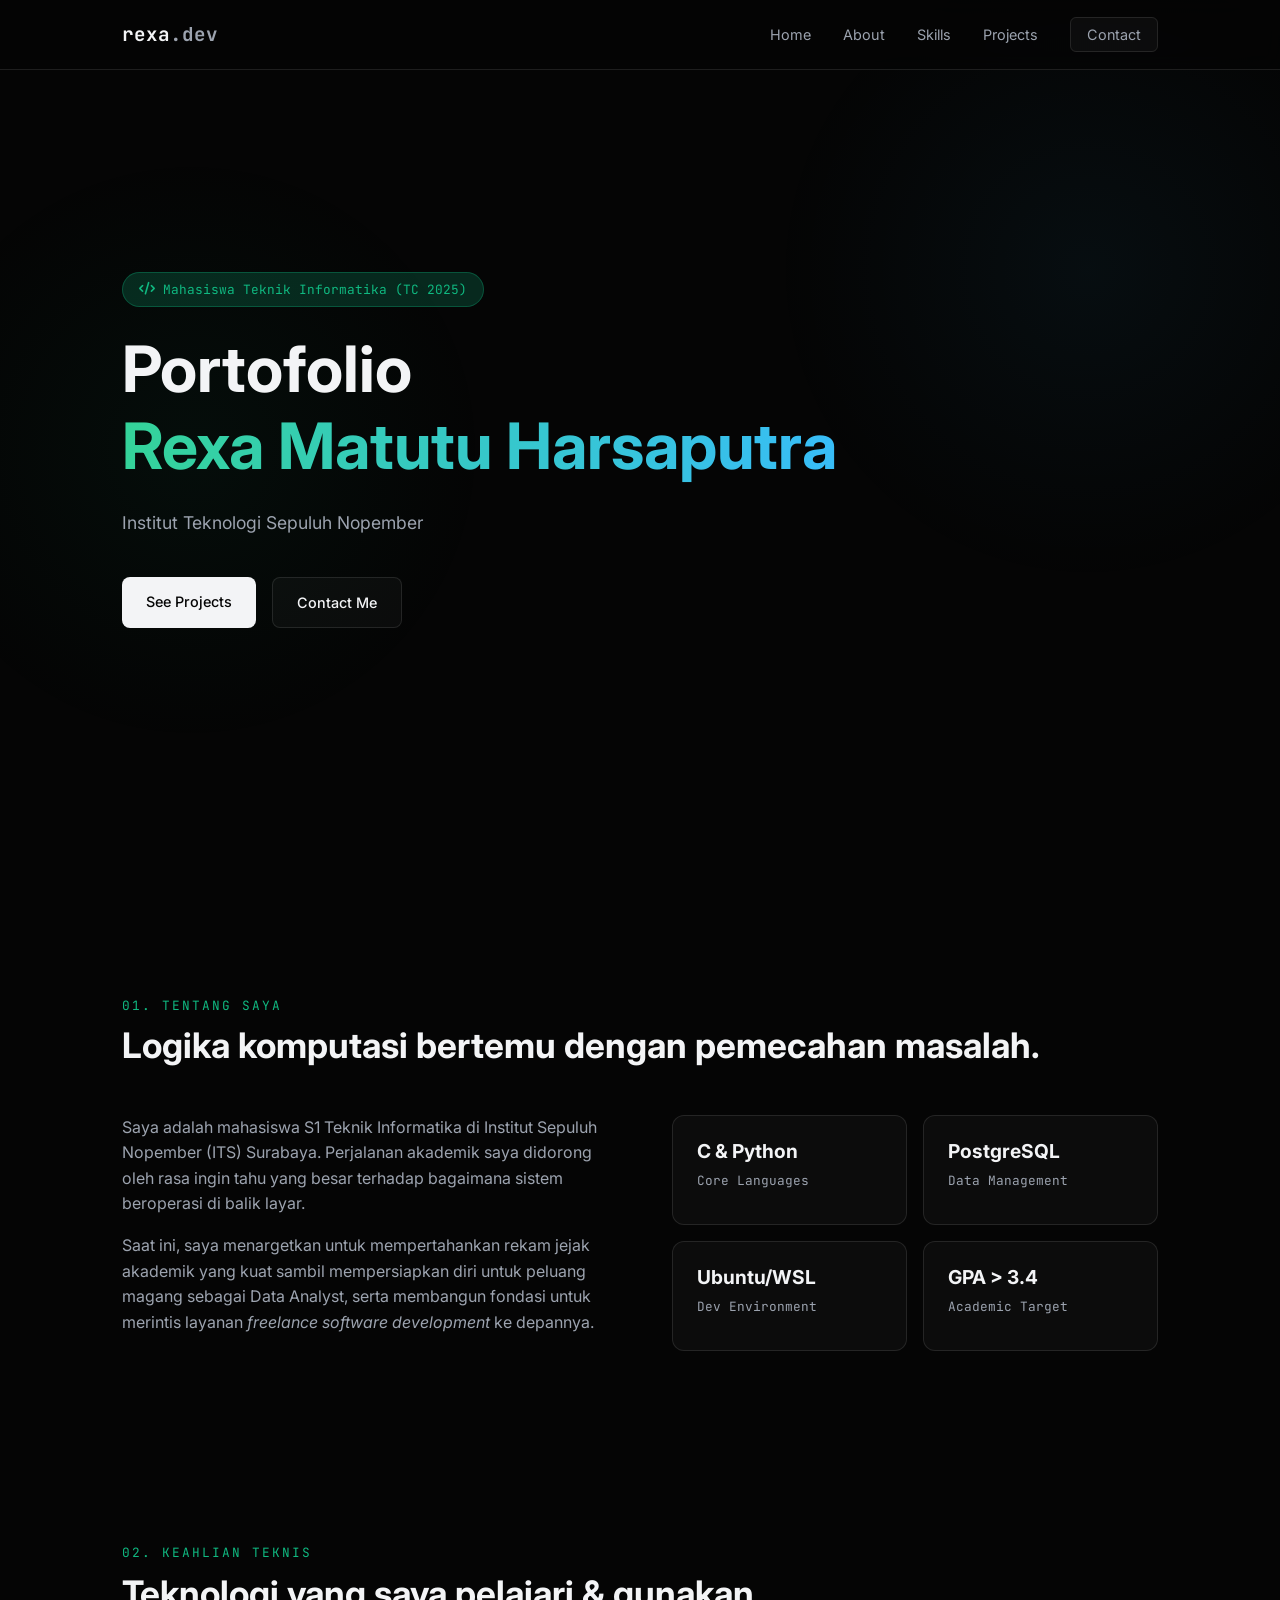
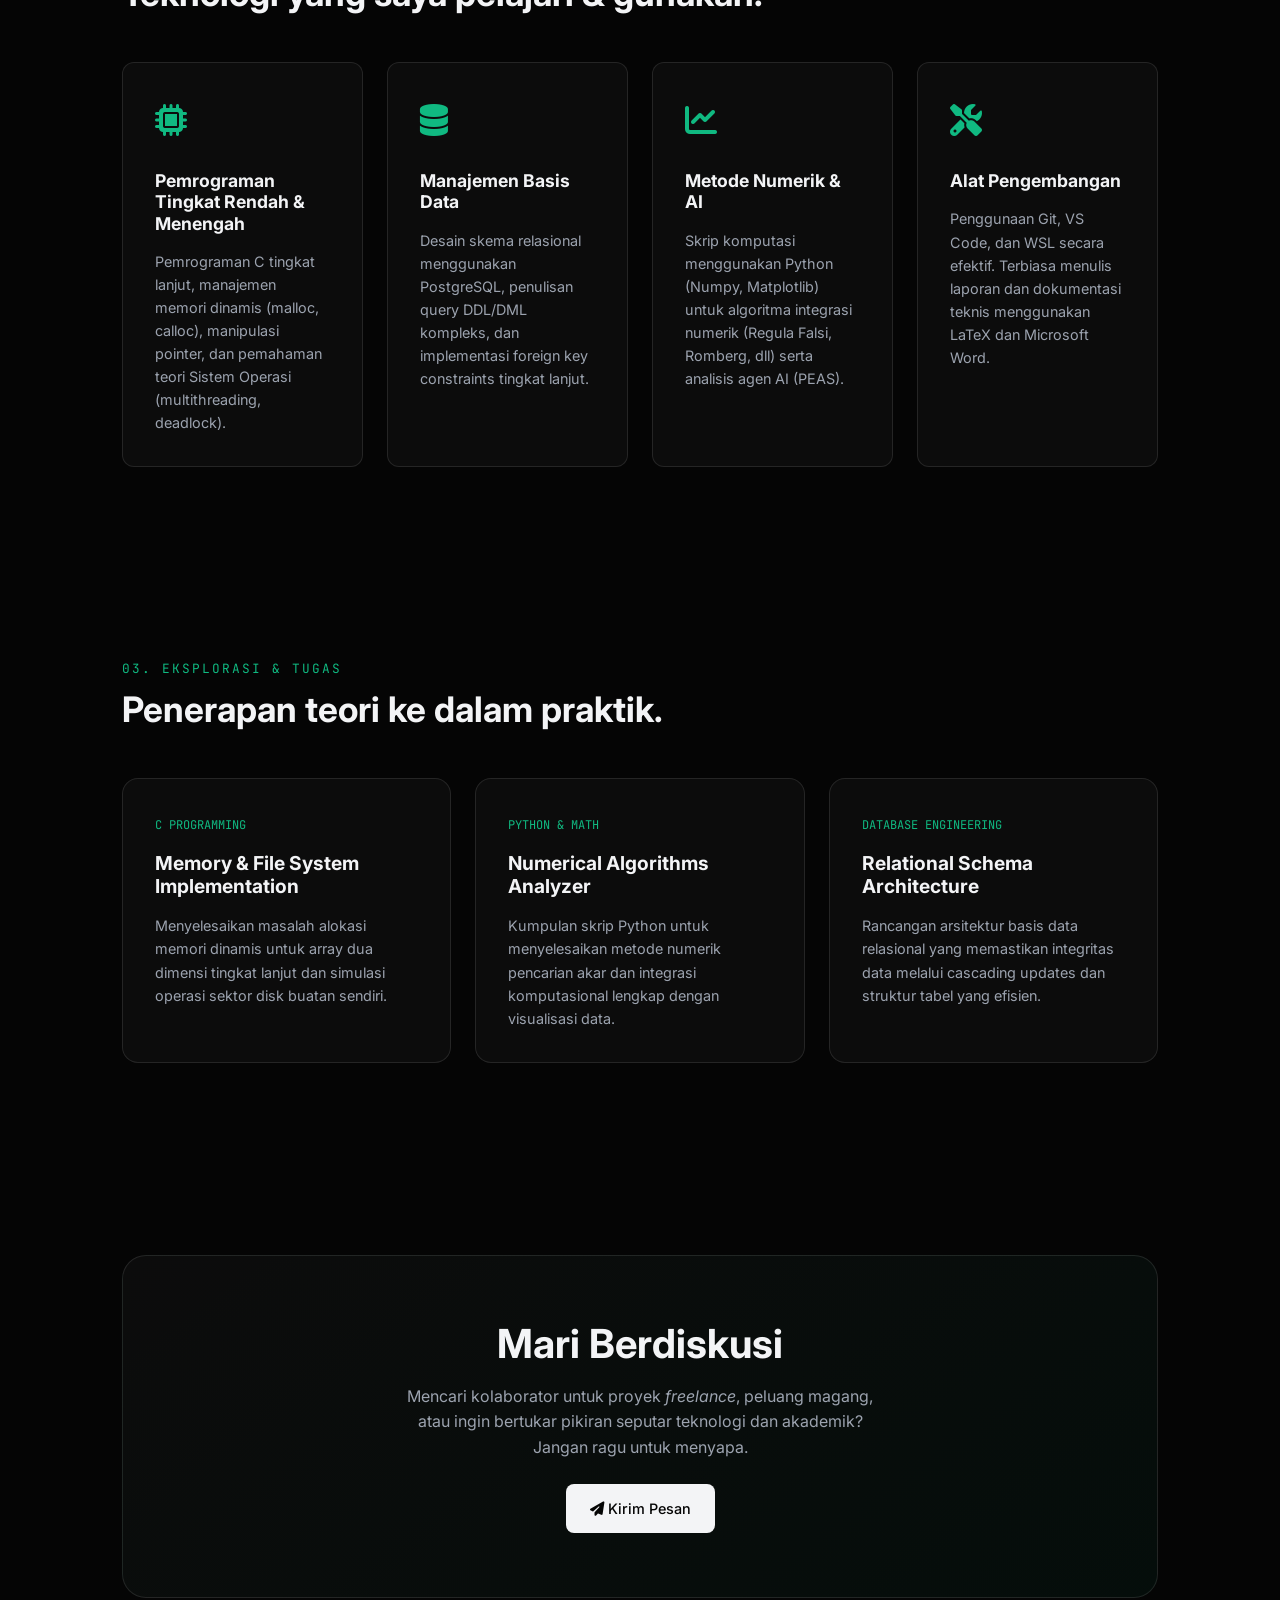
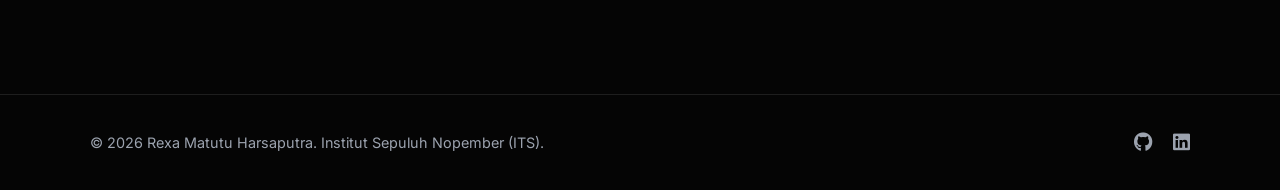
==== app/index.html @ fa7fc465 "Create index.html" ====
<!DOCTYPE html>
<html lang="id">
<head>
    <meta charset="UTF-8">
    <meta name="viewport" content="width=device-width, initial-scale=1.0">
    <title>Rexa Matutu Harsaputra | Portofolio</title>
    <link rel="stylesheet" href="style.css">
    <link href="https://fonts.googleapis.com/css2?family=Inter:wght@300;400;500;700&family=JetBrains+Mono&display=swap" rel="stylesheet">
    <link rel="stylesheet" href="https://cdnjs.cloudflare.com/ajax/libs/font-awesome/6.4.0/css/all.min.css">
</head>
<body>
    <!-- Latar Belakang Animasi -->
    <div class="bg-glow"></div>

    <nav class="navbar">
        <div class="nav-content">
            <a href="#" class="logo">rexa<span>.dev</span></a>
            <ul class="nav-links">
                <li><a href="#beranda">Home</a></li>
                <li><a href="#tentang">About</a></li>
                <li><a href="#keahlian">Skills</a></li>
                <li><a href="#proyek">Projects</a></li>
                <li><a href="#kontak" class="btn-nav">Contact</a></li>
            </ul>
            <button class="mobile-menu-btn"><i class="fas fa-bars"></i></button>
        </div>
    </nav>

    <main>
        <section id="beranda" class="hero hidden-on-scroll">
            <div class="hero-badge">
                <i class="fas fa-code"></i> Mahasiswa Teknik Informatika (TC 2025)
            </div>
            <h1 class="hero-title">
                Portofolio <br>
                <span class="gradient-text">Rexa Matutu Harsaputra</span>
            </h1>
            <p class="hero-subtitle">
                Institut Teknologi Sepuluh Nopember
            </p>
            <div class="hero-cta">
                <a href="#proyek" class="btn-primary">See Projects</a>
                <a href="#kontak" class="btn-secondary">Contact Me</a>
            </div>
        </section>

        <section id="tentang" class="about hidden-on-scroll">
            <div class="section-header">
                <span class="section-mono">01. TENTANG SAYA</span>
                <h2>Logika komputasi bertemu dengan pemecahan masalah.</h2>
            </div>
            <div class="about-content grid-2">
                <div class="about-text">
                    <p>Saya adalah mahasiswa S1 Teknik Informatika di Institut Sepuluh Nopember (ITS) Surabaya. Perjalanan akademik saya didorong oleh rasa ingin tahu yang besar terhadap bagaimana sistem beroperasi di balik layar.</p>
                    <p>Saat ini, saya menargetkan untuk mempertahankan rekam jejak akademik yang kuat sambil mempersiapkan diri untuk peluang magang sebagai Data Analyst, serta membangun fondasi untuk merintis layanan <i>freelance software development</i> ke depannya.</p>
                </div>
                <div class="about-stats">
                    <div class="stat-card">
                        <h3>C & Python</h3>
                        <p>Core Languages</p>
                    </div>
                    <div class="stat-card">
                        <h3>PostgreSQL</h3>
                        <p>Data Management</p>
                    </div>
                    <div class="stat-card">
                        <h3>Ubuntu/WSL</h3>
                        <p>Dev Environment</p>
                    </div>
                    <div class="stat-card">
                        <h3>GPA > 3.4</h3>
                        <p>Academic Target</p>
                    </div>
                </div>
            </div>
        </section>

        <section id="keahlian" class="skills hidden-on-scroll">
            <div class="section-header">
                <span class="section-mono">02. KEAHLIAN TEKNIS</span>
                <h2>Teknologi yang saya pelajari & gunakan.</h2>
            </div>
            <div class="skills-grid">
                <div class="skill-card">
                    <div class="skill-icon"><i class="fas fa-microchip"></i></div>
                    <h3>Pemrograman Tingkat Rendah & Menengah</h3>
                    <p>Pemrograman C tingkat lanjut, manajemen memori dinamis (malloc, calloc), manipulasi pointer, dan pemahaman teori Sistem Operasi (multithreading, deadlock).</p>
                </div>
                <div class="skill-card">
                    <div class="skill-icon"><i class="fas fa-database"></i></div>
                    <h3>Manajemen Basis Data</h3>
                    <p>Desain skema relasional menggunakan PostgreSQL, penulisan query DDL/DML kompleks, dan implementasi foreign key constraints tingkat lanjut.</p>
                </div>
                <div class="skill-card">
                    <div class="skill-icon"><i class="fas fa-chart-line"></i></div>
                    <h3>Metode Numerik & AI</h3>
                    <p>Skrip komputasi menggunakan Python (Numpy, Matplotlib) untuk algoritma integrasi numerik (Regula Falsi, Romberg, dll) serta analisis agen AI (PEAS).</p>
                </div>
                <div class="skill-card">
                    <div class="skill-icon"><i class="fas fa-tools"></i></div>
                    <h3>Alat Pengembangan</h3>
                    <p>Penggunaan Git, VS Code, dan WSL secara efektif. Terbiasa menulis laporan dan dokumentasi teknis menggunakan LaTeX dan Microsoft Word.</p>
                </div>
            </div>
        </section>

        <section id="proyek" class="projects hidden-on-scroll">
            <div class="section-header">
                <span class="section-mono">03. EKSPLORASI & TUGAS</span>
                <h2>Penerapan teori ke dalam praktik.</h2>
            </div>
            <div class="projects-grid">
                <div class="project-card">
                    <div class="project-content">
                        <span class="project-tag">C Programming</span>
                        <h3>Memory & File System Implementation</h3>
                        <p>Menyelesaikan masalah alokasi memori dinamis untuk array dua dimensi tingkat lanjut dan simulasi operasi sektor disk buatan sendiri.</p>
                    </div>
                </div>
                <div class="project-card">
                    <div class="project-content">
                        <span class="project-tag">Python & Math</span>
                        <h3>Numerical Algorithms Analyzer</h3>
                        <p>Kumpulan skrip Python untuk menyelesaikan metode numerik pencarian akar dan integrasi komputasional lengkap dengan visualisasi data.</p>
                    </div>
                </div>
                <div class="project-card">
                    <div class="project-content">
                        <span class="project-tag">Database Engineering</span>
                        <h3>Relational Schema Architecture</h3>
                        <p>Rancangan arsitektur basis data relasional yang memastikan integritas data melalui cascading updates dan struktur tabel yang efisien.</p>
                    </div>
                </div>
            </div>
        </section>

        <section id="kontak" class="contact hidden-on-scroll">
            <div class="contact-box">
                <h2>Mari Berdiskusi</h2>
                <p>Mencari kolaborator untuk proyek <i>freelance</i>, peluang magang, atau ingin bertukar pikiran seputar teknologi dan akademik? Jangan ragu untuk menyapa.</p>
                <a href="mailto:emailanda@contoh.com" class="btn-primary" style="margin-top: 1.5rem; display: inline-block;">
                    <i class="fas fa-paper-plane"></i> Kirim Pesan
                </a>
            </div>
        </section>
    </main>

    <footer>
        <div class="footer-content">
            <p>&copy; 2026 Rexa Matutu Harsaputra. Institut Sepuluh Nopember (ITS).</p>
            <div class="social-links">
                <a href="#"><i class="fab fa-github"></i></a>
                <a href="#"><i class="fab fa-linkedin"></i></a>
            </div>
        </div>
    </footer>

    <script src="script.js"></script>
</body>
</html>
---- app/style.css ----
/* ================= VARIABLES & RESET ================= */
:root {
    --bg-color: #050505;
    --surface: rgba(255, 255, 255, 0.03);
    --surface-hover: rgba(255, 255, 255, 0.08);
    --border: rgba(255, 255, 255, 0.1);
    --text-main: #f3f4f6;
    --text-muted: #9ca3af;
    --accent: #10b981;
    --accent-glow: rgba(16, 185, 129, 0.2);
}

* {
    margin: 0;
    padding: 0;
    box-sizing: border-box;
}

html {
    scroll-behavior: smooth;
}

body {
    background-color: var(--bg-color);
    color: var(--text-main);
    font-family: 'Inter', sans-serif;
    line-height: 1.6;
    overflow-x: hidden;
}

/* ================= BACKGROUND EFFECT ================= */
.bg-glow {
    position: fixed;
    top: 0; left: 0; right: 0; bottom: 0;
    z-index: -1;
    background: 
        radial-gradient(circle at 15% 50%, rgba(16, 185, 129, 0.05), transparent 25%),
        radial-gradient(circle at 85% 30%, rgba(56, 189, 248, 0.05), transparent 25%);
    background-size: cover;
}

/* ================= TYPOGRAPHY ================= */
h1, h2, h3 { font-weight: 700; line-height: 1.2; }
.gradient-text {
    background: linear-gradient(to right, #34d399, #38bdf8);
    -webkit-background-clip: text;
    -webkit-text-fill-color: transparent;
}
.section-mono {
    font-family: 'JetBrains Mono', monospace;
    font-size: 0.8rem;
    color: var(--accent);
    letter-spacing: 2px;
    margin-bottom: 0.5rem;
    display: block;
}

/* ================= NAVIGATION ================= */
.navbar {
    position: fixed;
    top: 0; width: 100%;
    background: rgba(5, 5, 5, 0.7);
    backdrop-filter: blur(12px);
    border-bottom: 1px solid var(--border);
    z-index: 1000;
}

.nav-content {
    max-width: 1100px;
    margin: 0 auto;
    padding: 1.2rem 2rem;
    display: flex;
    justify-content: space-between;
    align-items: center;
}

.logo {
    font-size: 1.2rem;
    font-weight: 700;
    color: var(--text-main);
    text-decoration: none;
    font-family: 'JetBrains Mono', monospace;
}
.logo span { color: var(--text-muted); }

.nav-links {
    display: flex;
    gap: 2rem;
    list-style: none;
    align-items: center;
}

.nav-links a {
    color: var(--text-muted);
    text-decoration: none;
    font-size: 0.9rem;
    transition: color 0.3s;
}

.nav-links a:hover { color: var(--text-main); }
.btn-nav {
    background: var(--surface);
    padding: 0.5rem 1rem;
    border-radius: 6px;
    border: 1px solid var(--border);
}
.mobile-menu-btn {
    display: none;
    background: none; border: none;
    color: var(--text-main); font-size: 1.5rem;
    cursor: pointer;
}

/* ================= LAYOUT & SECTIONS ================= */
main { max-width: 1100px; margin: 0 auto; padding: 0 2rem; }
section { padding: 6rem 0; }
.section-header { margin-bottom: 3rem; }
.section-header h2 { font-size: 2.2rem; }

/* ================= HERO SECTION ================= */
.hero {
    height: 100vh;
    display: flex;
    flex-direction: column;
    justify-content: center;
    align-items: flex-start;
}

.hero-badge {
    display: inline-flex;
    align-items: center;
    gap: 0.5rem;
    background: var(--accent-glow);
    color: var(--accent);
    padding: 0.4rem 1rem;
    border-radius: 50px;
    font-size: 0.8rem;
    font-family: 'JetBrains Mono', monospace;
    border: 1px solid rgba(16, 185, 129, 0.3);
    margin-bottom: 1.5rem;
}

.hero-title { font-size: 4rem; margin-bottom: 1.5rem; }
.hero-subtitle {
    font-size: 1.1rem;
    color: var(--text-muted);
    max-width: 600px;
    margin-bottom: 2.5rem;
}

.hero-cta { display: flex; gap: 1rem; }
.btn-primary, .btn-secondary {
    padding: 0.8rem 1.5rem;
    border-radius: 8px;
    font-weight: 500;
    text-decoration: none;
    transition: all 0.3s;
    font-size: 0.9rem;
}
.btn-primary { background: var(--text-main); color: var(--bg-color); }
.btn-primary:hover { transform: translateY(-2px); box-shadow: 0 5px 15px rgba(255,255,255,0.2); }
.btn-secondary { background: var(--surface); color: var(--text-main); border: 1px solid var(--border); }
.btn-secondary:hover { background: var(--surface-hover); border-color: var(--text-main); }

/* ================= ABOUT & SKILLS ================= */
.grid-2 { display: grid; grid-template-columns: 1fr 1fr; gap: 4rem; }
.about-text p { color: var(--text-muted); margin-bottom: 1rem; font-size: 1rem; }

.about-stats { display: grid; grid-template-columns: 1fr 1fr; gap: 1rem; }
.stat-card {
    background: var(--surface);
    border: 1px solid var(--border);
    padding: 1.5rem;
    border-radius: 12px;
}
.stat-card h3 { font-size: 1.2rem; color: var(--text-main); }
.stat-card p { font-size: 0.8rem; color: var(--text-muted); font-family: 'JetBrains Mono', monospace; margin-top: 0.5rem; }

.skills-grid {
    display: grid;
    grid-template-columns: repeat(auto-fit, minmax(240px, 1fr));
    gap: 1.5rem;
}
.skill-card {
    background: var(--surface);
    border: 1px solid var(--border);
    padding: 2rem;
    border-radius: 12px;
    transition: all 0.3s ease;
}
.skill-card:hover { border-color: var(--accent); transform: translateY(-5px); background: rgba(255,255,255,0.05); }
.skill-icon {
    font-size: 2rem;
    color: var(--accent);
    margin-bottom: 1.5rem;
}
.skill-card h3 { font-size: 1.1rem; margin-bottom: 1rem; }
.skill-card p { font-size: 0.9rem; color: var(--text-muted); }

/* ================= PROJECTS ================= */
.projects-grid { display: grid; grid-template-columns: repeat(auto-fit, minmax(300px, 1fr)); gap: 1.5rem; }
.project-card {
    background: var(--surface);
    border: 1px solid var(--border);
    border-radius: 16px;
    overflow: hidden;
    transition: all 0.3s;
}
.project-card:hover { border-color: var(--text-main); }
.project-content { padding: 2rem; }
.project-tag {
    font-family: 'JetBrains Mono', monospace;
    font-size: 0.75rem;
    color: var(--accent);
    text-transform: uppercase;
}
.project-card h3 { margin: 1rem 0; font-size: 1.2rem; }
.project-card p { font-size: 0.9rem; color: var(--text-muted); }

/* ================= CONTACT & FOOTER ================= */
.contact-box {
    background: linear-gradient(145deg, var(--surface), rgba(16,185,129,0.05));
    border: 1px solid var(--border);
    padding: 4rem;
    border-radius: 24px;
    text-align: center;
}
.contact-box h2 { font-size: 2.5rem; margin-bottom: 1rem; }
.contact-box p { color: var(--text-muted); max-width: 500px; margin: 0 auto; }

footer {
    border-top: 1px solid var(--border);
    padding: 2rem;
    text-align: center;
}
.footer-content {
    max-width: 1100px;
    margin: 0 auto;
    display: flex;
    justify-content: space-between;
    align-items: center;
    color: var(--text-muted);
    font-size: 0.9rem;
}
.social-links a { color: var(--text-muted); font-size: 1.2rem; margin-left: 1rem; transition: color 0.3s; }
.social-links a:hover { color: var(--text-main); }

/* ================= ANIMASI SCROLL & RESPONSIVE ================= */
.hidden-on-scroll { opacity: 0; transform: translateY(30px); transition: opacity 0.8s ease, transform 0.8s ease; }
.show-on-scroll { opacity: 1; transform: translateY(0); }

@media (max-width: 768px) {
    .nav-links { display: none; }
    .mobile-menu-btn { display: block; }
    .hero-title { font-size: 2.8rem; }
    .grid-2 { grid-template-columns: 1fr; gap: 2rem; }
    .contact-box { padding: 2rem; }
    .footer-content { flex-direction: column; gap: 1rem; }
}
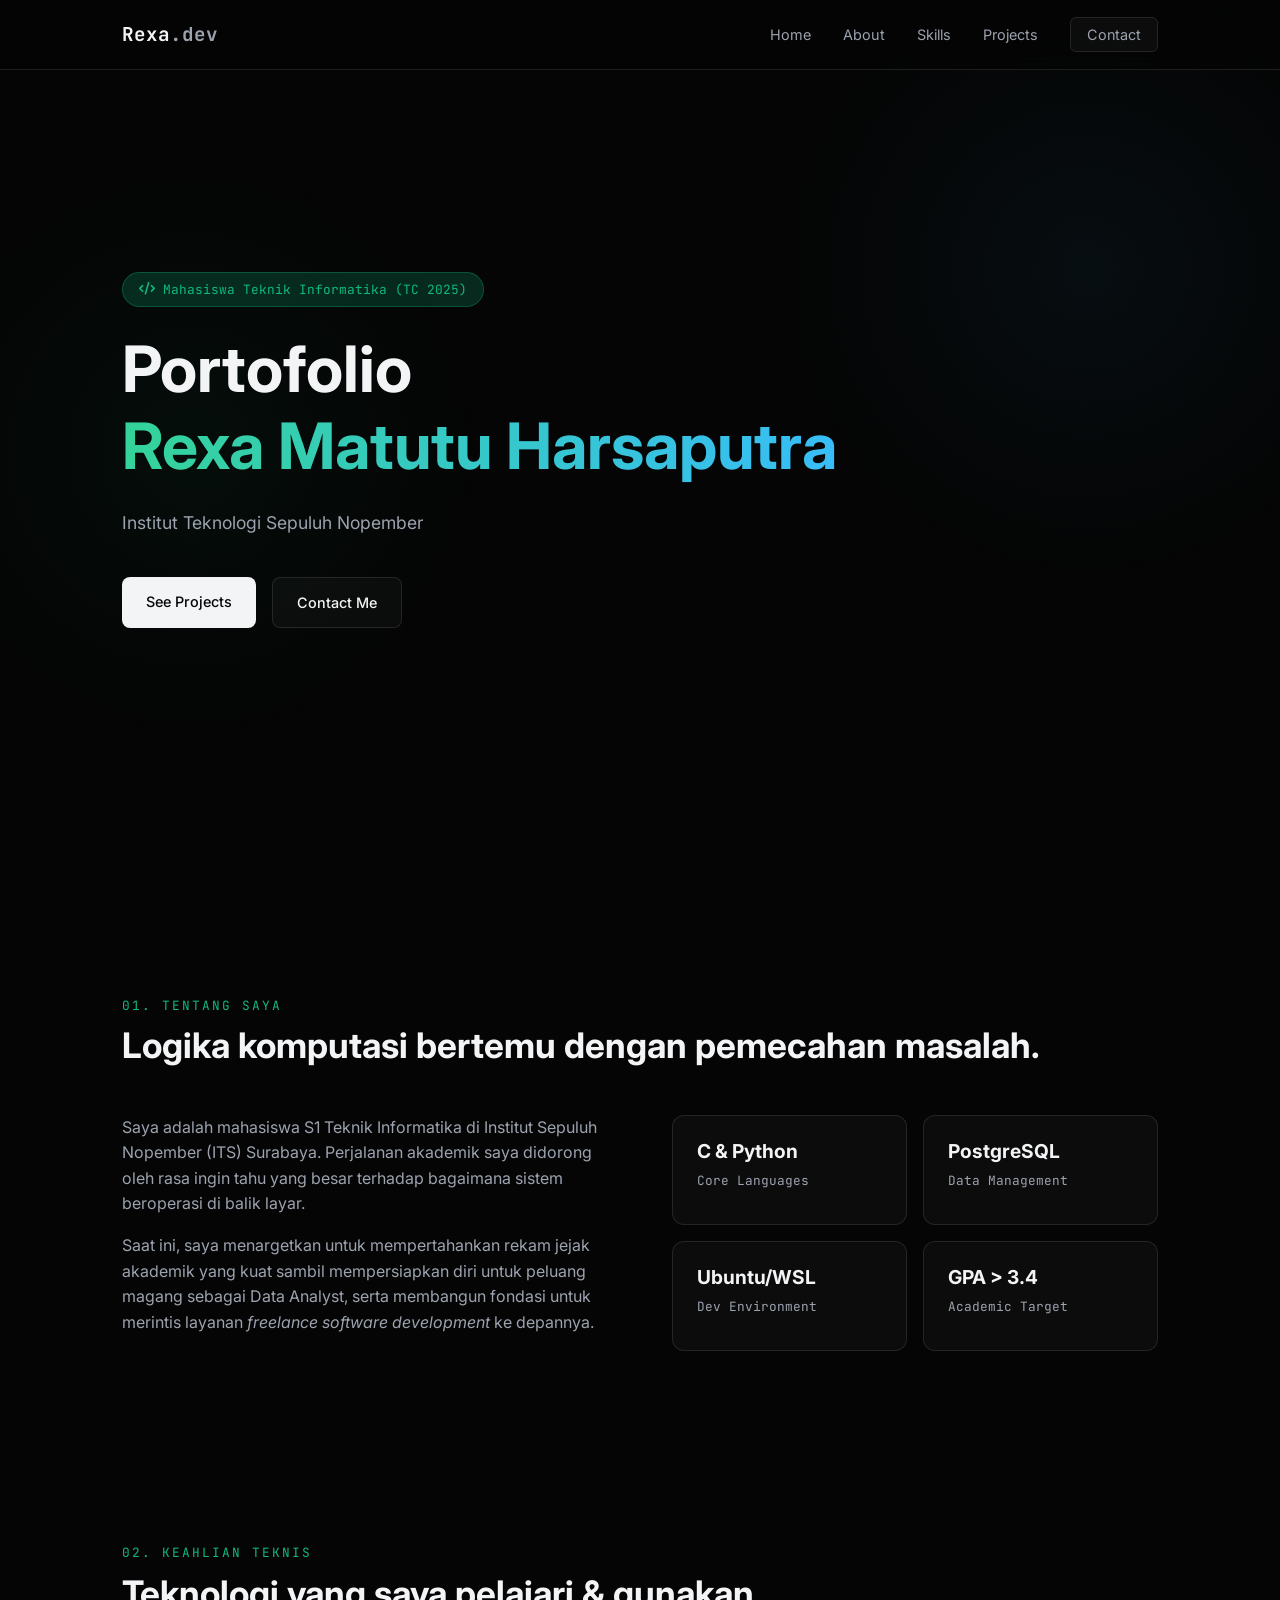
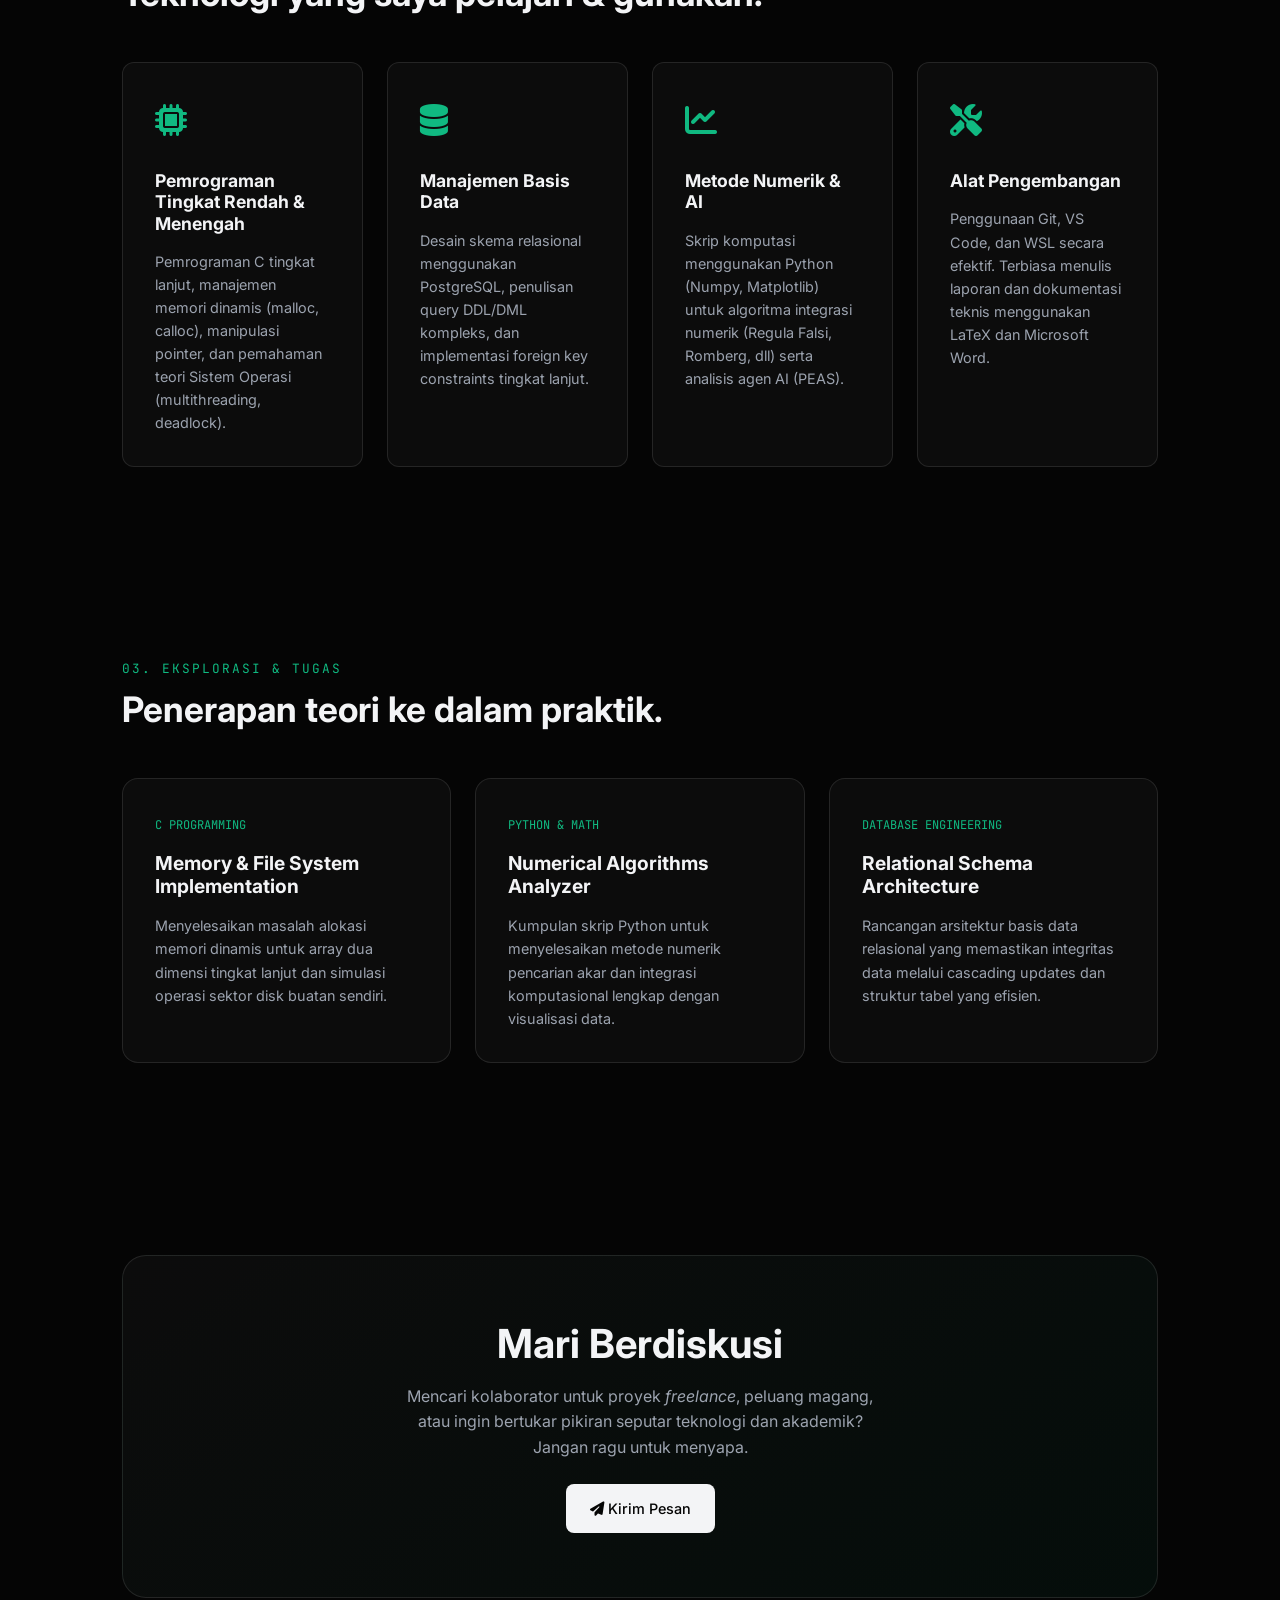
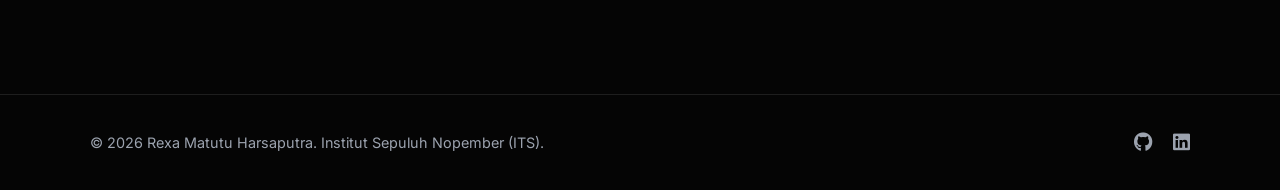
==== commit 7c14d5e9: "Update index.html" ====
--- a/app/index.html
+++ b/app/index.html
@@ -7,6 +7,7 @@
     <link rel="stylesheet" href="style.css">
     <link href="https://fonts.googleapis.com/css2?family=Inter:wght@300;400;500;700&family=JetBrains+Mono&display=swap" rel="stylesheet">
     <link rel="stylesheet" href="https://cdnjs.cloudflare.com/ajax/libs/font-awesome/6.4.0/css/all.min.css">
+    <script src="config.js"></script>
 </head>
 <body>
     <!-- Latar Belakang Animasi -->
@@ -14,7 +15,7 @@
 
     <nav class="navbar">
         <div class="nav-content">
-            <a href="#" class="logo">rexa<span>.dev</span></a>
+            <a href="#" class="logo">Rexa<span>.dev</span></a>
             <ul class="nav-links">
                 <li><a href="#beranda">Home</a></li>
                 <li><a href="#tentang">About</a></li>
@@ -138,7 +139,7 @@
             <div class="contact-box">
                 <h2>Mari Berdiskusi</h2>
                 <p>Mencari kolaborator untuk proyek <i>freelance</i>, peluang magang, atau ingin bertukar pikiran seputar teknologi dan akademik? Jangan ragu untuk menyapa.</p>
-                <a href="mailto:emailanda@contoh.com" class="btn-primary" style="margin-top: 1.5rem; display: inline-block;">
+                <a href="mailto:rexaeca123@gmail.com" class="btn-primary" style="margin-top: 1.5rem; display: inline-block;">
                     <i class="fas fa-paper-plane"></i> Kirim Pesan
                 </a>
             </div>
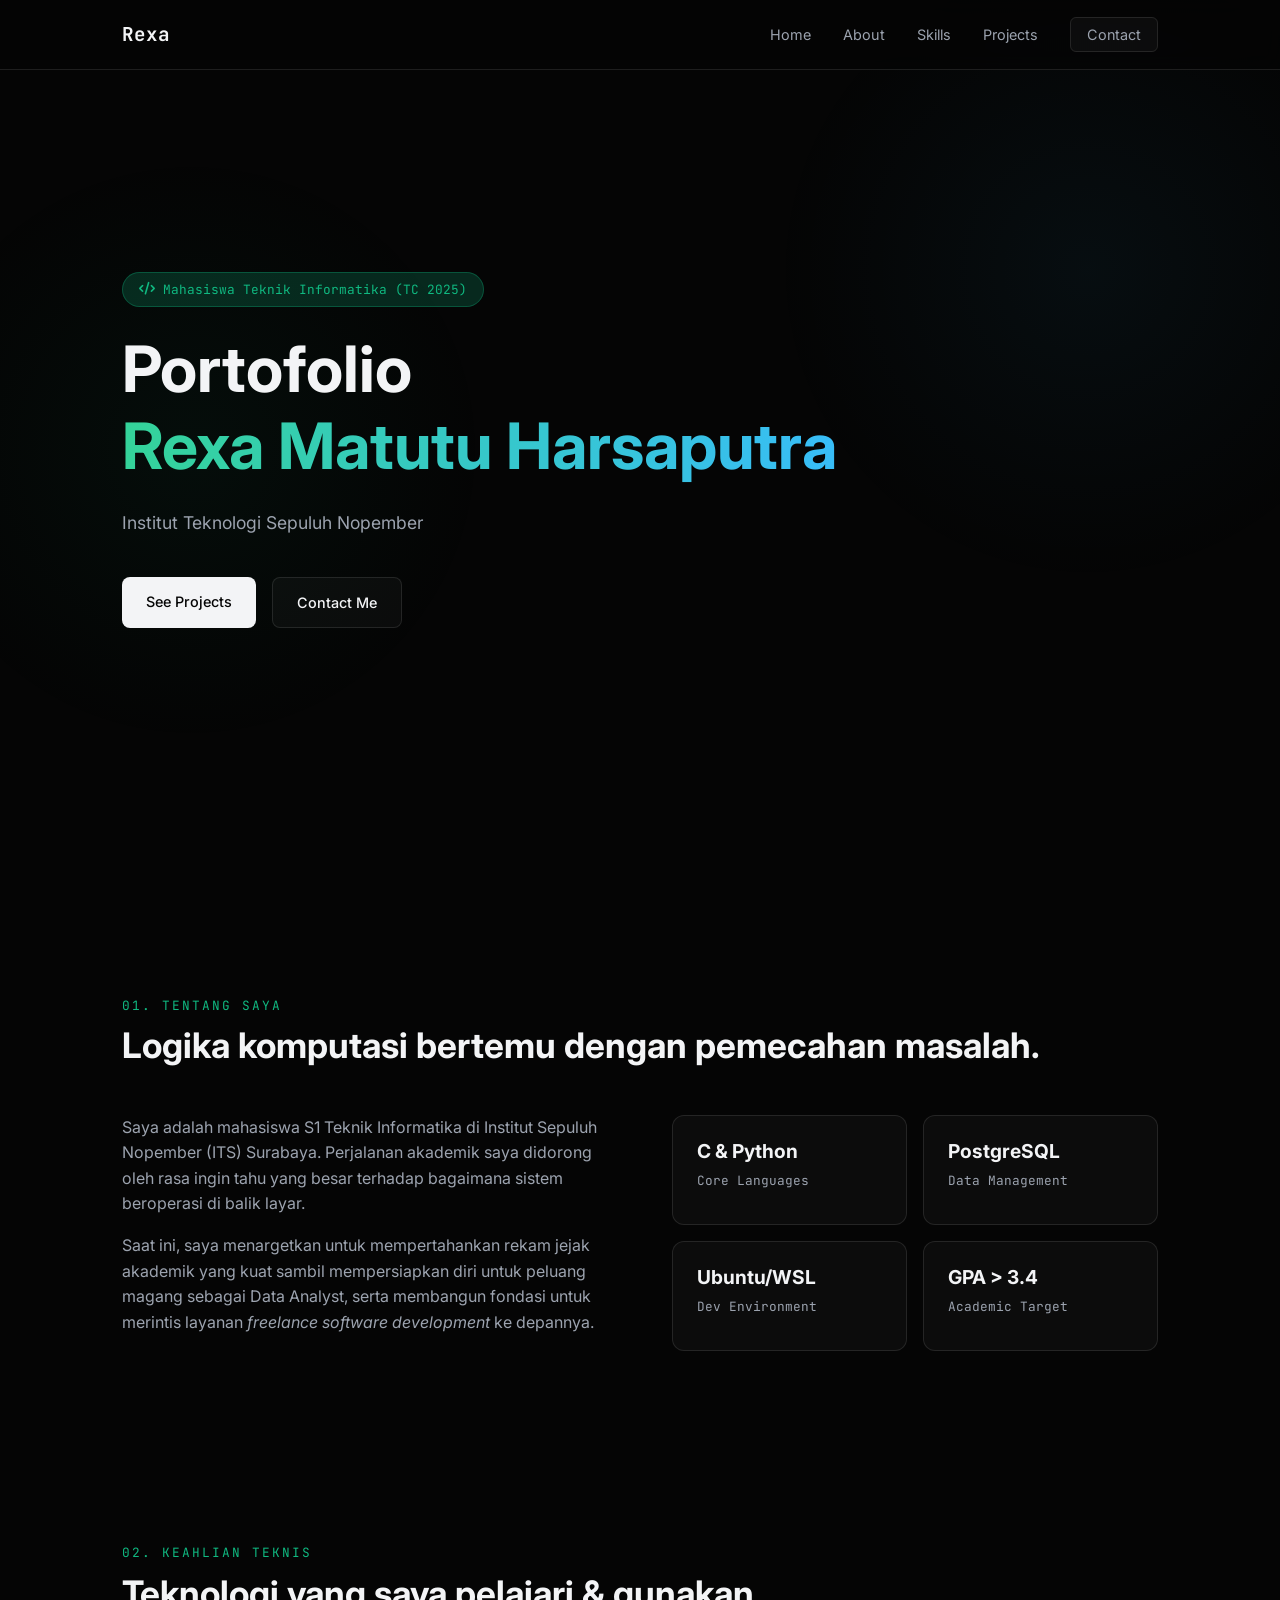
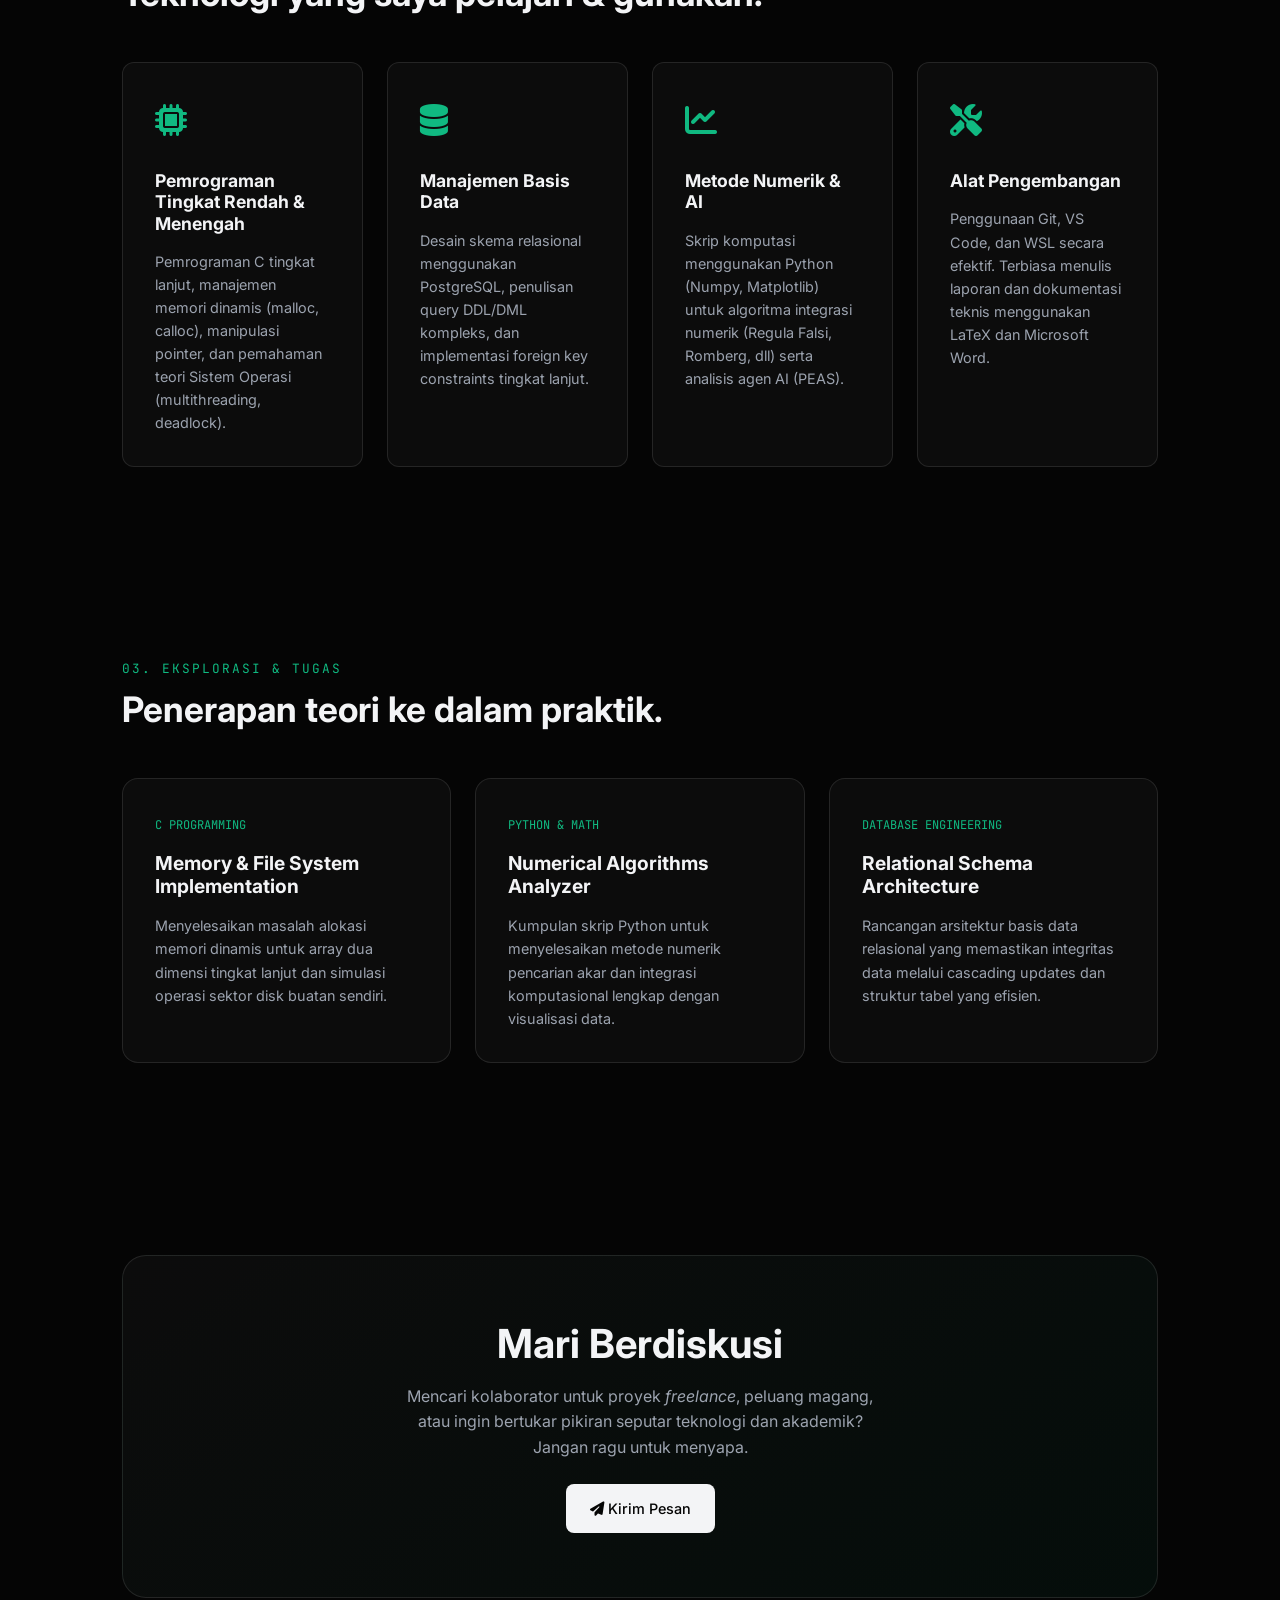
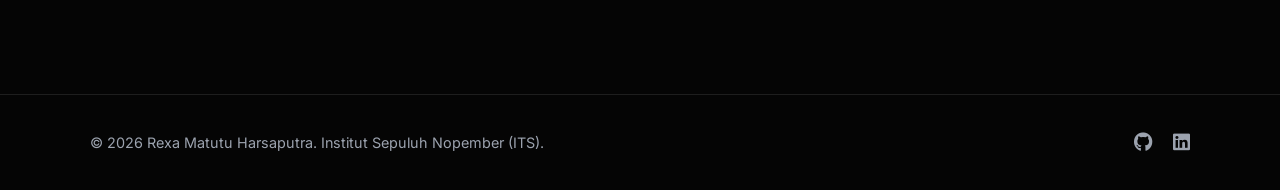
==== commit 31db7e82: "Update index.html" ====
--- a/app/index.html
+++ b/app/index.html
@@ -15,7 +15,7 @@
 
     <nav class="navbar">
         <div class="nav-content">
-            <a href="#" class="logo">Rexa<span>.dev</span></a>
+            <a href="#" class="logo">Rexa<span></span></a>
             <ul class="nav-links">
                 <li><a href="#beranda">Home</a></li>
                 <li><a href="#tentang">About</a></li>
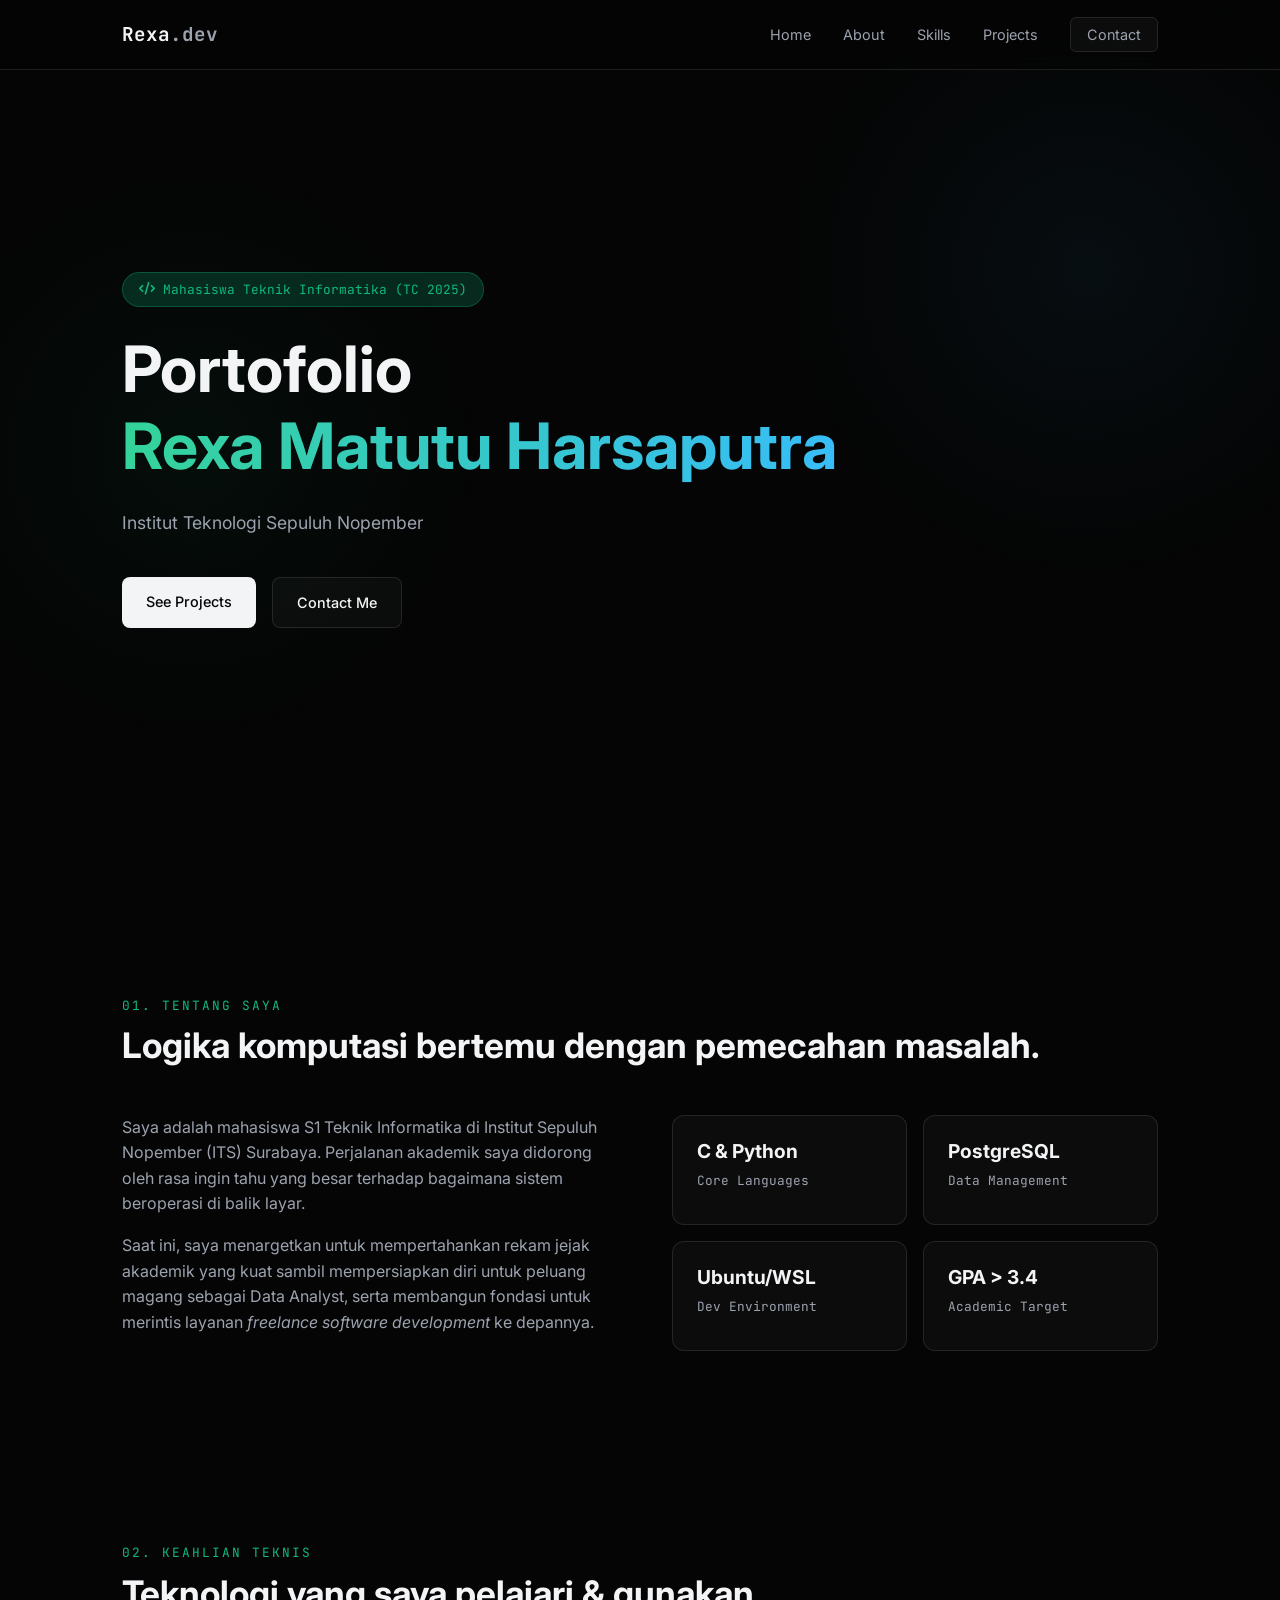
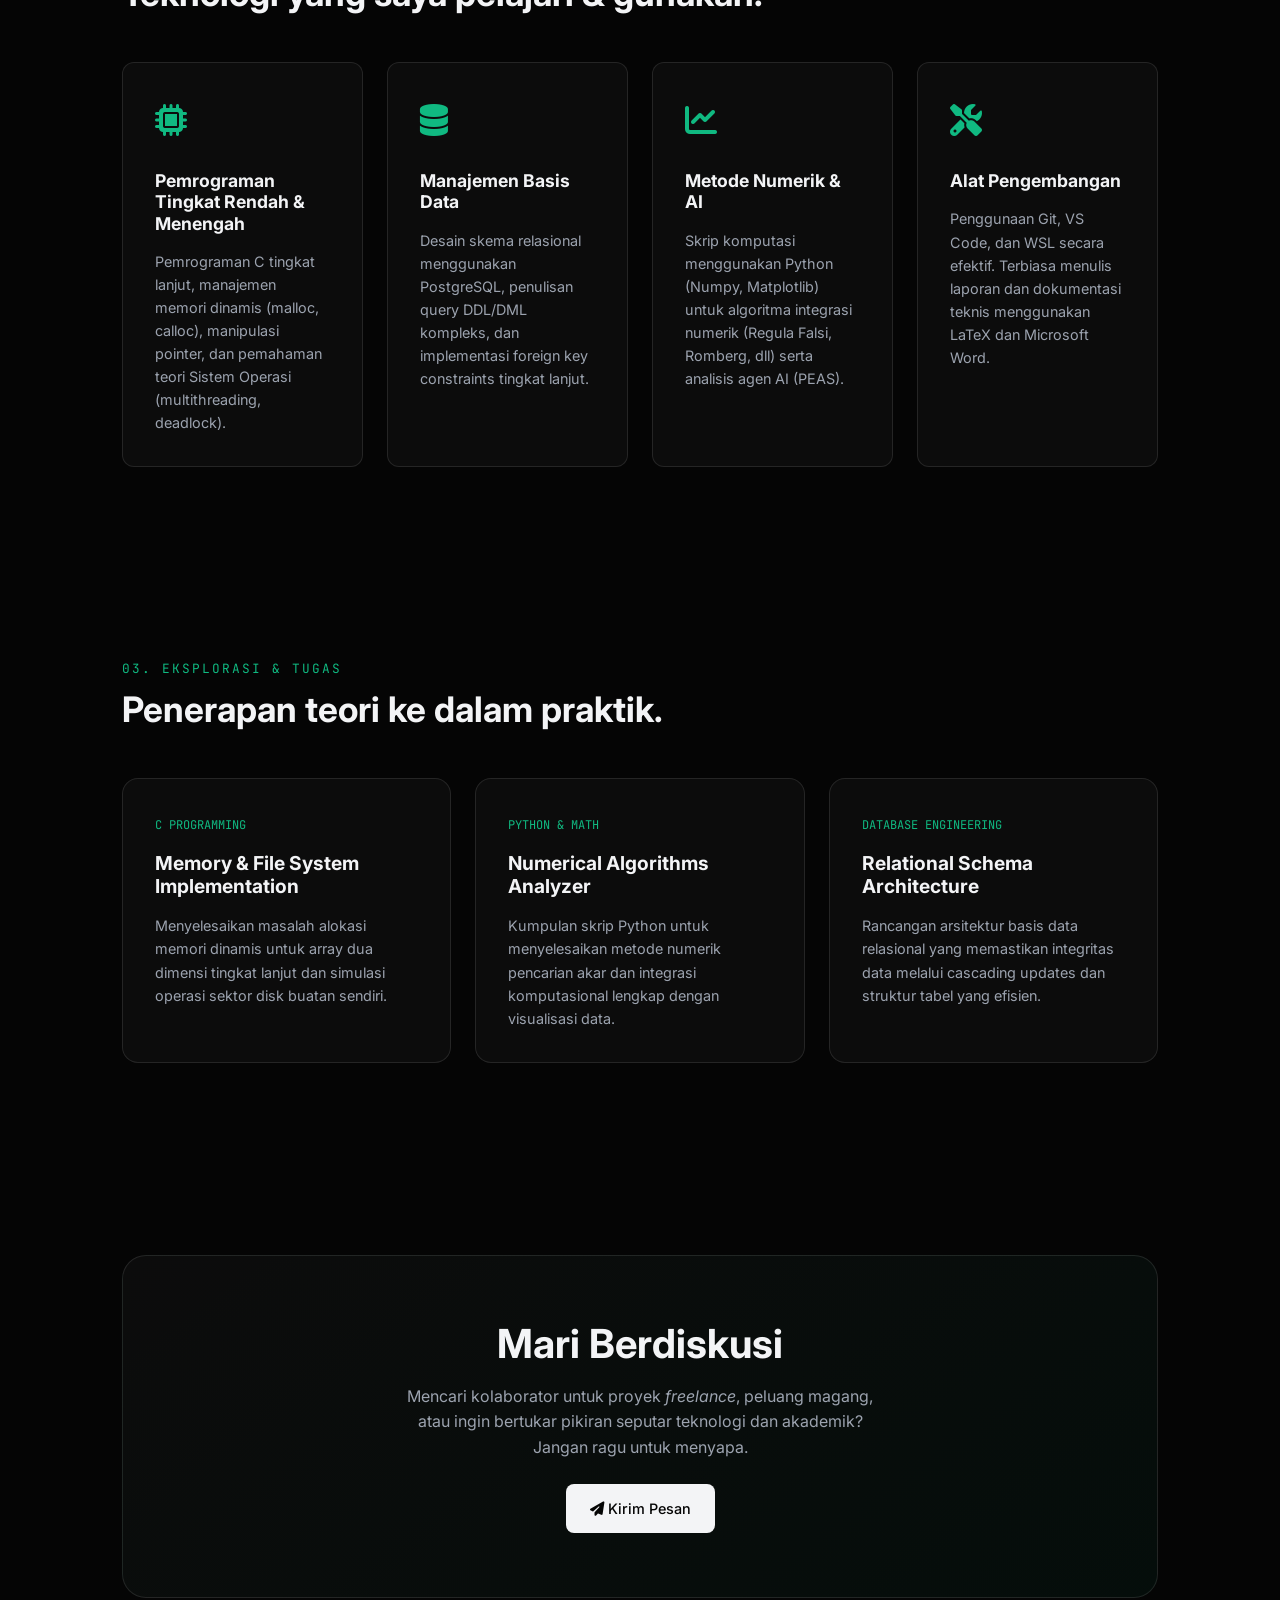
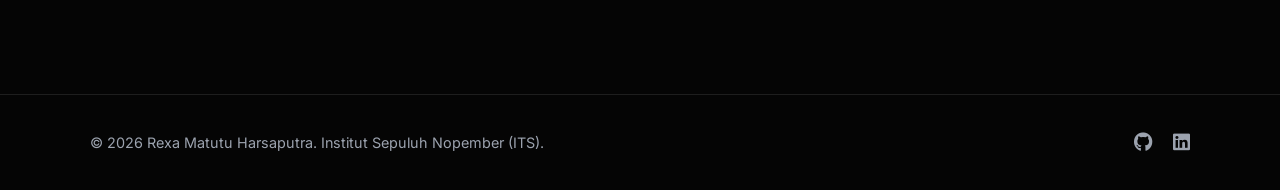
==== commit c507d2a0: "Add files via upload" ====
--- a/app/index.html
+++ b/app/index.html
@@ -1,161 +1,161 @@
-<!DOCTYPE html>
-<html lang="id">
-<head>
-    <meta charset="UTF-8">
-    <meta name="viewport" content="width=device-width, initial-scale=1.0">
-    <title>Rexa Matutu Harsaputra | Portofolio</title>
-    <link rel="stylesheet" href="style.css">
-    <link href="https://fonts.googleapis.com/css2?family=Inter:wght@300;400;500;700&family=JetBrains+Mono&display=swap" rel="stylesheet">
-    <link rel="stylesheet" href="https://cdnjs.cloudflare.com/ajax/libs/font-awesome/6.4.0/css/all.min.css">
-    <script src="config.js"></script>
-</head>
-<body>
-    <!-- Latar Belakang Animasi -->
-    <div class="bg-glow"></div>
-
-    <nav class="navbar">
-        <div class="nav-content">
-            <a href="#" class="logo">Rexa<span></span></a>
-            <ul class="nav-links">
-                <li><a href="#beranda">Home</a></li>
-                <li><a href="#tentang">About</a></li>
-                <li><a href="#keahlian">Skills</a></li>
-                <li><a href="#proyek">Projects</a></li>
-                <li><a href="#kontak" class="btn-nav">Contact</a></li>
-            </ul>
-            <button class="mobile-menu-btn"><i class="fas fa-bars"></i></button>
-        </div>
-    </nav>
-
-    <main>
-        <section id="beranda" class="hero hidden-on-scroll">
-            <div class="hero-badge">
-                <i class="fas fa-code"></i> Mahasiswa Teknik Informatika (TC 2025)
-            </div>
-            <h1 class="hero-title">
-                Portofolio <br>
-                <span class="gradient-text">Rexa Matutu Harsaputra</span>
-            </h1>
-            <p class="hero-subtitle">
-                Institut Teknologi Sepuluh Nopember
-            </p>
-            <div class="hero-cta">
-                <a href="#proyek" class="btn-primary">See Projects</a>
-                <a href="#kontak" class="btn-secondary">Contact Me</a>
-            </div>
-        </section>
-
-        <section id="tentang" class="about hidden-on-scroll">
-            <div class="section-header">
-                <span class="section-mono">01. TENTANG SAYA</span>
-                <h2>Logika komputasi bertemu dengan pemecahan masalah.</h2>
-            </div>
-            <div class="about-content grid-2">
-                <div class="about-text">
-                    <p>Saya adalah mahasiswa S1 Teknik Informatika di Institut Sepuluh Nopember (ITS) Surabaya. Perjalanan akademik saya didorong oleh rasa ingin tahu yang besar terhadap bagaimana sistem beroperasi di balik layar.</p>
-                    <p>Saat ini, saya menargetkan untuk mempertahankan rekam jejak akademik yang kuat sambil mempersiapkan diri untuk peluang magang sebagai Data Analyst, serta membangun fondasi untuk merintis layanan <i>freelance software development</i> ke depannya.</p>
-                </div>
-                <div class="about-stats">
-                    <div class="stat-card">
-                        <h3>C & Python</h3>
-                        <p>Core Languages</p>
-                    </div>
-                    <div class="stat-card">
-                        <h3>PostgreSQL</h3>
-                        <p>Data Management</p>
-                    </div>
-                    <div class="stat-card">
-                        <h3>Ubuntu/WSL</h3>
-                        <p>Dev Environment</p>
-                    </div>
-                    <div class="stat-card">
-                        <h3>GPA > 3.4</h3>
-                        <p>Academic Target</p>
-                    </div>
-                </div>
-            </div>
-        </section>
-
-        <section id="keahlian" class="skills hidden-on-scroll">
-            <div class="section-header">
-                <span class="section-mono">02. KEAHLIAN TEKNIS</span>
-                <h2>Teknologi yang saya pelajari & gunakan.</h2>
-            </div>
-            <div class="skills-grid">
-                <div class="skill-card">
-                    <div class="skill-icon"><i class="fas fa-microchip"></i></div>
-                    <h3>Pemrograman Tingkat Rendah & Menengah</h3>
-                    <p>Pemrograman C tingkat lanjut, manajemen memori dinamis (malloc, calloc), manipulasi pointer, dan pemahaman teori Sistem Operasi (multithreading, deadlock).</p>
-                </div>
-                <div class="skill-card">
-                    <div class="skill-icon"><i class="fas fa-database"></i></div>
-                    <h3>Manajemen Basis Data</h3>
-                    <p>Desain skema relasional menggunakan PostgreSQL, penulisan query DDL/DML kompleks, dan implementasi foreign key constraints tingkat lanjut.</p>
-                </div>
-                <div class="skill-card">
-                    <div class="skill-icon"><i class="fas fa-chart-line"></i></div>
-                    <h3>Metode Numerik & AI</h3>
-                    <p>Skrip komputasi menggunakan Python (Numpy, Matplotlib) untuk algoritma integrasi numerik (Regula Falsi, Romberg, dll) serta analisis agen AI (PEAS).</p>
-                </div>
-                <div class="skill-card">
-                    <div class="skill-icon"><i class="fas fa-tools"></i></div>
-                    <h3>Alat Pengembangan</h3>
-                    <p>Penggunaan Git, VS Code, dan WSL secara efektif. Terbiasa menulis laporan dan dokumentasi teknis menggunakan LaTeX dan Microsoft Word.</p>
-                </div>
-            </div>
-        </section>
-
-        <section id="proyek" class="projects hidden-on-scroll">
-            <div class="section-header">
-                <span class="section-mono">03. EKSPLORASI & TUGAS</span>
-                <h2>Penerapan teori ke dalam praktik.</h2>
-            </div>
-            <div class="projects-grid">
-                <div class="project-card">
-                    <div class="project-content">
-                        <span class="project-tag">C Programming</span>
-                        <h3>Memory & File System Implementation</h3>
-                        <p>Menyelesaikan masalah alokasi memori dinamis untuk array dua dimensi tingkat lanjut dan simulasi operasi sektor disk buatan sendiri.</p>
-                    </div>
-                </div>
-                <div class="project-card">
-                    <div class="project-content">
-                        <span class="project-tag">Python & Math</span>
-                        <h3>Numerical Algorithms Analyzer</h3>
-                        <p>Kumpulan skrip Python untuk menyelesaikan metode numerik pencarian akar dan integrasi komputasional lengkap dengan visualisasi data.</p>
-                    </div>
-                </div>
-                <div class="project-card">
-                    <div class="project-content">
-                        <span class="project-tag">Database Engineering</span>
-                        <h3>Relational Schema Architecture</h3>
-                        <p>Rancangan arsitektur basis data relasional yang memastikan integritas data melalui cascading updates dan struktur tabel yang efisien.</p>
-                    </div>
-                </div>
-            </div>
-        </section>
-
-        <section id="kontak" class="contact hidden-on-scroll">
-            <div class="contact-box">
-                <h2>Mari Berdiskusi</h2>
-                <p>Mencari kolaborator untuk proyek <i>freelance</i>, peluang magang, atau ingin bertukar pikiran seputar teknologi dan akademik? Jangan ragu untuk menyapa.</p>
-                <a href="mailto:rexaeca123@gmail.com" class="btn-primary" style="margin-top: 1.5rem; display: inline-block;">
-                    <i class="fas fa-paper-plane"></i> Kirim Pesan
-                </a>
-            </div>
-        </section>
-    </main>
-
-    <footer>
-        <div class="footer-content">
-            <p>&copy; 2026 Rexa Matutu Harsaputra. Institut Sepuluh Nopember (ITS).</p>
-            <div class="social-links">
-                <a href="#"><i class="fab fa-github"></i></a>
-                <a href="#"><i class="fab fa-linkedin"></i></a>
-            </div>
-        </div>
-    </footer>
-
-    <script src="script.js"></script>
-</body>
-</html>
+<!DOCTYPE html>
+<html lang="id">
+<head>
+    <meta charset="UTF-8">
+    <meta name="viewport" content="width=device-width, initial-scale=1.0">
+    <title>Rexa Matutu Harsaputra | Portofolio</title>
+    <link rel="stylesheet" href="style.css">
+    <link href="https://fonts.googleapis.com/css2?family=Inter:wght@300;400;500;700&family=JetBrains+Mono&display=swap" rel="stylesheet">
+    <link rel="stylesheet" href="https://cdnjs.cloudflare.com/ajax/libs/font-awesome/6.4.0/css/all.min.css">
+    <script src="config.js"></script>
+</head>
+<body>
+    <!-- Latar Belakang Animasi -->
+    <div class="bg-glow"></div>
+
+    <nav class="navbar">
+        <div class="nav-content">
+            <a href="#" class="logo">Rexa<span>.dev</span></a>
+            <ul class="nav-links">
+                <li><a href="#beranda">Home</a></li>
+                <li><a href="#tentang">About</a></li>
+                <li><a href="#keahlian">Skills</a></li>
+                <li><a href="#proyek">Projects</a></li>
+                <li><a href="#kontak" class="btn-nav">Contact</a></li>
+            </ul>
+            <button class="mobile-menu-btn"><i class="fas fa-bars"></i></button>
+        </div>
+    </nav>
+
+    <main>
+        <section id="beranda" class="hero hidden-on-scroll">
+            <div class="hero-badge">
+                <i class="fas fa-code"></i> Mahasiswa Teknik Informatika (TC 2025)
+            </div>
+            <h1 class="hero-title">
+                Portofolio <br>
+                <span class="gradient-text">Rexa Matutu Harsaputra</span>
+            </h1>
+            <p class="hero-subtitle">
+                Institut Teknologi Sepuluh Nopember
+            </p>
+            <div class="hero-cta">
+                <a href="#proyek" class="btn-primary">See Projects</a>
+                <a href="#kontak" class="btn-secondary">Contact Me</a>
+            </div>
+        </section>
+
+        <section id="tentang" class="about hidden-on-scroll">
+            <div class="section-header">
+                <span class="section-mono">01. TENTANG SAYA</span>
+                <h2>Logika komputasi bertemu dengan pemecahan masalah.</h2>
+            </div>
+            <div class="about-content grid-2">
+                <div class="about-text">
+                    <p>Saya adalah mahasiswa S1 Teknik Informatika di Institut Sepuluh Nopember (ITS) Surabaya. Perjalanan akademik saya didorong oleh rasa ingin tahu yang besar terhadap bagaimana sistem beroperasi di balik layar.</p>
+                    <p>Saat ini, saya menargetkan untuk mempertahankan rekam jejak akademik yang kuat sambil mempersiapkan diri untuk peluang magang sebagai Data Analyst, serta membangun fondasi untuk merintis layanan <i>freelance software development</i> ke depannya.</p>
+                </div>
+                <div class="about-stats">
+                    <div class="stat-card">
+                        <h3>C & Python</h3>
+                        <p>Core Languages</p>
+                    </div>
+                    <div class="stat-card">
+                        <h3>PostgreSQL</h3>
+                        <p>Data Management</p>
+                    </div>
+                    <div class="stat-card">
+                        <h3>Ubuntu/WSL</h3>
+                        <p>Dev Environment</p>
+                    </div>
+                    <div class="stat-card">
+                        <h3>GPA > 3.4</h3>
+                        <p>Academic Target</p>
+                    </div>
+                </div>
+            </div>
+        </section>
+
+        <section id="keahlian" class="skills hidden-on-scroll">
+            <div class="section-header">
+                <span class="section-mono">02. KEAHLIAN TEKNIS</span>
+                <h2>Teknologi yang saya pelajari & gunakan.</h2>
+            </div>
+            <div class="skills-grid">
+                <div class="skill-card">
+                    <div class="skill-icon"><i class="fas fa-microchip"></i></div>
+                    <h3>Pemrograman Tingkat Rendah & Menengah</h3>
+                    <p>Pemrograman C tingkat lanjut, manajemen memori dinamis (malloc, calloc), manipulasi pointer, dan pemahaman teori Sistem Operasi (multithreading, deadlock).</p>
+                </div>
+                <div class="skill-card">
+                    <div class="skill-icon"><i class="fas fa-database"></i></div>
+                    <h3>Manajemen Basis Data</h3>
+                    <p>Desain skema relasional menggunakan PostgreSQL, penulisan query DDL/DML kompleks, dan implementasi foreign key constraints tingkat lanjut.</p>
+                </div>
+                <div class="skill-card">
+                    <div class="skill-icon"><i class="fas fa-chart-line"></i></div>
+                    <h3>Metode Numerik & AI</h3>
+                    <p>Skrip komputasi menggunakan Python (Numpy, Matplotlib) untuk algoritma integrasi numerik (Regula Falsi, Romberg, dll) serta analisis agen AI (PEAS).</p>
+                </div>
+                <div class="skill-card">
+                    <div class="skill-icon"><i class="fas fa-tools"></i></div>
+                    <h3>Alat Pengembangan</h3>
+                    <p>Penggunaan Git, VS Code, dan WSL secara efektif. Terbiasa menulis laporan dan dokumentasi teknis menggunakan LaTeX dan Microsoft Word.</p>
+                </div>
+            </div>
+        </section>
+
+        <section id="proyek" class="projects hidden-on-scroll">
+            <div class="section-header">
+                <span class="section-mono">03. EKSPLORASI & TUGAS</span>
+                <h2>Penerapan teori ke dalam praktik.</h2>
+            </div>
+            <div class="projects-grid">
+                <div class="project-card">
+                    <div class="project-content">
+                        <span class="project-tag">C Programming</span>
+                        <h3>Memory & File System Implementation</h3>
+                        <p>Menyelesaikan masalah alokasi memori dinamis untuk array dua dimensi tingkat lanjut dan simulasi operasi sektor disk buatan sendiri.</p>
+                    </div>
+                </div>
+                <div class="project-card">
+                    <div class="project-content">
+                        <span class="project-tag">Python & Math</span>
+                        <h3>Numerical Algorithms Analyzer</h3>
+                        <p>Kumpulan skrip Python untuk menyelesaikan metode numerik pencarian akar dan integrasi komputasional lengkap dengan visualisasi data.</p>
+                    </div>
+                </div>
+                <div class="project-card">
+                    <div class="project-content">
+                        <span class="project-tag">Database Engineering</span>
+                        <h3>Relational Schema Architecture</h3>
+                        <p>Rancangan arsitektur basis data relasional yang memastikan integritas data melalui cascading updates dan struktur tabel yang efisien.</p>
+                    </div>
+                </div>
+            </div>
+        </section>
+
+        <section id="kontak" class="contact hidden-on-scroll">
+            <div class="contact-box">
+                <h2>Mari Berdiskusi</h2>
+                <p>Mencari kolaborator untuk proyek <i>freelance</i>, peluang magang, atau ingin bertukar pikiran seputar teknologi dan akademik? Jangan ragu untuk menyapa.</p>
+                <a href="mailto:rexaeca123@gmail.com" class="btn-primary" style="margin-top: 1.5rem; display: inline-block;">
+                    <i class="fas fa-paper-plane"></i> Kirim Pesan
+                </a>
+            </div>
+        </section>
+    </main>
+
+    <footer>
+        <div class="footer-content">
+            <p>&copy; 2026 Rexa Matutu Harsaputra. Institut Sepuluh Nopember (ITS).</p>
+            <div class="social-links">
+                <a href="#"><i class="fab fa-github"></i></a>
+                <a href="#"><i class="fab fa-linkedin"></i></a>
+            </div>
+        </div>
+    </footer>
+
+    <script src="script.js"></script>
+</body>
+</html>
